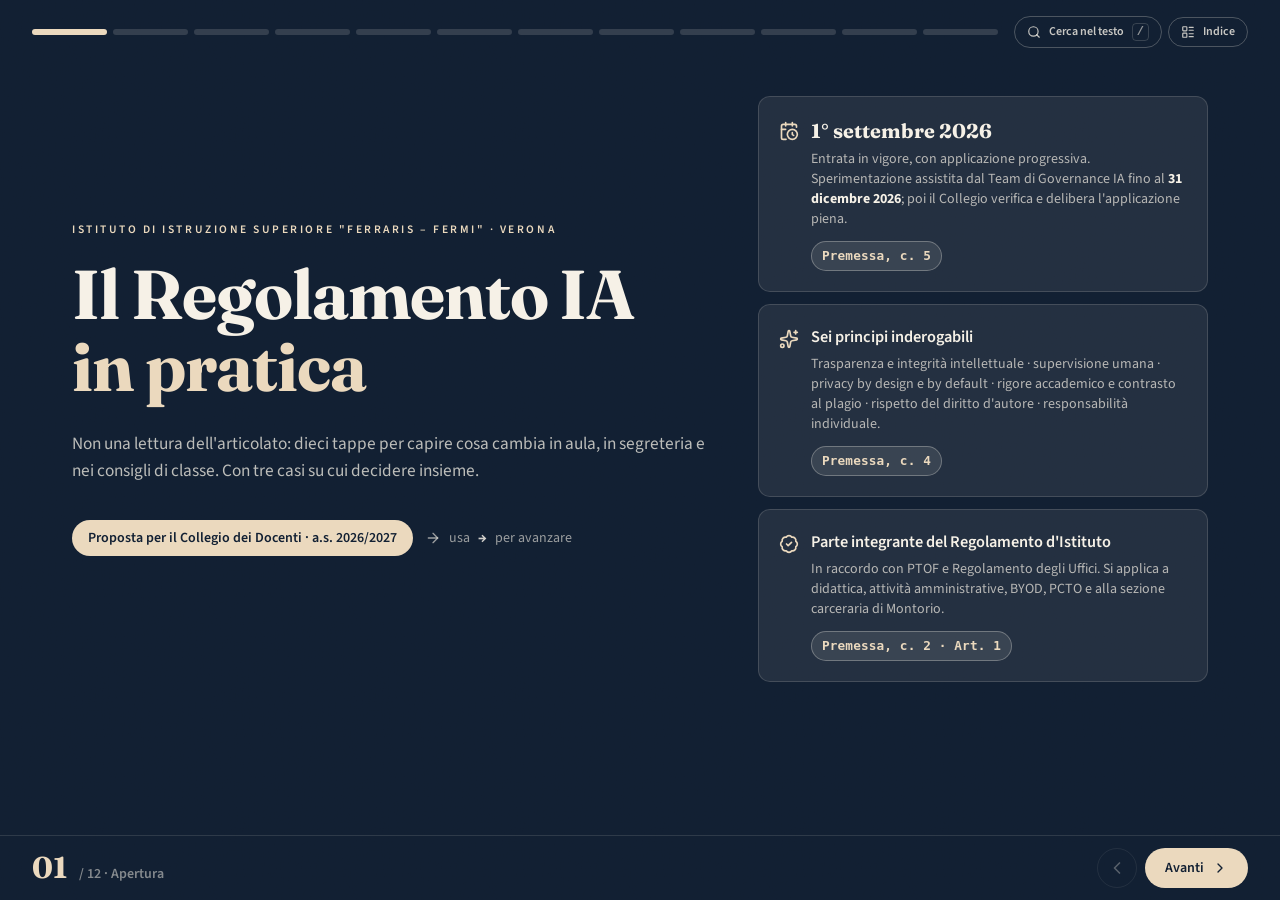
==== attivita/index.html @ 3ee52546 "Publish interactive activity at fresh path" ====
<!DOCTYPE html><html lang="it"><head>
		<meta charset="UTF-8">
		<meta name="viewport" content="width=device-width, initial-scale=1.0">
		<link rel="icon" href="../favicon.ico">
		<meta property="og:image" content="../og-image.png">
		<meta name="description" content="Lezione interattiva sul Regolamento per l'uso dei sistemi di Intelligenza Artificiale — IIS Ferraris–Fermi, Verona">
		<link rel="preconnect" href="https://fonts.googleapis.com">
		<link rel="preconnect" href="https://fonts.gstatic.com" crossorigin="">
		<link href="https://fonts.googleapis.com/css2?family=Fraunces:opsz,wght@9..144,600;9..144,700;9..144,800&amp;family=Source+Sans+3:ital,wght@0,400;0,600;0,700;1,400&amp;display=swap" rel="stylesheet">
		<title>Regolamento IA in pratica — IIS Ferraris–Fermi</title>
		<script type="module" crossorigin="" src="../assets/index-DkWbUcBU.js"></script>
		<link rel="stylesheet" crossorigin="" href="../assets/index-ComXZmFd.css">
	<script defer="" src="../runable.js" data-hostname="regolam-waibk0n-website" data-url="https://r.lilstts.com/events"></script></head>
	<body>
		<div id="root"></div>
	

</body></html>
---- assets/index-ComXZmFd.css ----
@layer properties{@supports (((-webkit-hyphens:none)) and (not (margin-trim:inline))) or ((-moz-orient:inline) and (not (color:rgb(from red r g b)))){*,:before,:after,::backdrop{--tw-rotate-x:initial;--tw-rotate-y:initial;--tw-rotate-z:initial;--tw-skew-x:initial;--tw-skew-y:initial;--tw-space-y-reverse:0;--tw-divide-y-reverse:0;--tw-border-style:solid;--tw-leading:initial;--tw-font-weight:initial;--tw-tracking:initial;--tw-shadow:0 0 #0000;--tw-shadow-color:initial;--tw-shadow-alpha:100%;--tw-inset-shadow:0 0 #0000;--tw-inset-shadow-color:initial;--tw-inset-shadow-alpha:100%;--tw-ring-color:initial;--tw-ring-shadow:0 0 #0000;--tw-inset-ring-color:initial;--tw-inset-ring-shadow:0 0 #0000;--tw-ring-inset:initial;--tw-ring-offset-width:0px;--tw-ring-offset-color:#fff;--tw-ring-offset-shadow:0 0 #0000;--tw-outline-style:solid;--tw-blur:initial;--tw-brightness:initial;--tw-contrast:initial;--tw-grayscale:initial;--tw-hue-rotate:initial;--tw-invert:initial;--tw-opacity:initial;--tw-saturate:initial;--tw-sepia:initial;--tw-drop-shadow:initial;--tw-drop-shadow-color:initial;--tw-drop-shadow-alpha:100%;--tw-drop-shadow-size:initial;--tw-backdrop-blur:initial;--tw-backdrop-brightness:initial;--tw-backdrop-contrast:initial;--tw-backdrop-grayscale:initial;--tw-backdrop-hue-rotate:initial;--tw-backdrop-invert:initial;--tw-backdrop-opacity:initial;--tw-backdrop-saturate:initial;--tw-backdrop-sepia:initial;--tw-duration:initial;--tw-translate-x:0;--tw-translate-y:0;--tw-translate-z:0;--tw-animation-delay:0s;--tw-animation-direction:normal;--tw-animation-duration:initial;--tw-animation-fill-mode:none;--tw-animation-iteration-count:1;--tw-enter-blur:0;--tw-enter-opacity:1;--tw-enter-rotate:0;--tw-enter-scale:1;--tw-enter-translate-x:0;--tw-enter-translate-y:0;--tw-exit-blur:0;--tw-exit-opacity:1;--tw-exit-rotate:0;--tw-exit-scale:1;--tw-exit-translate-x:0;--tw-exit-translate-y:0}}}@layer theme{:root,:host{--font-sans:"Source Sans 3", ui-sans-serif, system-ui, sans-serif;--font-mono:ui-monospace, SFMono-Regular, Menlo, Monaco, Consolas, "Liberation Mono", "Courier New", monospace;--color-white:#fff;--spacing:.25rem;--container-md:28rem;--container-2xl:42rem;--container-3xl:48rem;--container-7xl:80rem;--text-xs:.75rem;--text-xs--line-height:calc(1 / .75);--text-sm:.875rem;--text-sm--line-height:calc(1.25 / .875);--text-base:1rem;--text-base--line-height: 1.5 ;--text-lg:1.125rem;--text-lg--line-height:calc(1.75 / 1.125);--text-xl:1.25rem;--text-xl--line-height:calc(1.75 / 1.25);--text-2xl:1.5rem;--text-2xl--line-height:calc(2 / 1.5);--text-3xl:1.875rem;--text-3xl--line-height: 1.2 ;--font-weight-medium:500;--font-weight-semibold:600;--font-weight-bold:700;--tracking-wide:.025em;--tracking-wider:.05em;--tracking-widest:.1em;--leading-tight:1.25;--leading-relaxed:1.625;--radius-md:.375rem;--radius-lg:.5rem;--radius-xl:.75rem;--radius-2xl:1rem;--blur-sm:8px;--blur-md:12px;--blur-3xl:64px;--default-transition-duration:.15s;--default-transition-timing-function:cubic-bezier(.4, 0, .2, 1);--default-font-family:var(--font-sans);--default-mono-font-family:var(--font-mono);--color-ink:#122033;--color-ink-soft:#3b4c61;--color-paper:#f6f1e7;--color-paper-raised:#fffcf6;--color-brass:#a9691f;--color-brass-soft:#ebd9be;--color-sage:#3f6b4f;--color-clay:#9e3226;--color-amber:#b07d12;--font-display:"Fraunces", ui-serif, Georgia, serif}}@layer base{*,:after,:before,::backdrop{box-sizing:border-box;border:0 solid;margin:0;padding:0}::file-selector-button{box-sizing:border-box;border:0 solid;margin:0;padding:0}html,:host{-webkit-text-size-adjust:100%;tab-size:4;line-height:1.5;font-family:var(--default-font-family,ui-sans-serif, system-ui, sans-serif, "Apple Color Emoji", "Segoe UI Emoji", "Segoe UI Symbol", "Noto Color Emoji");font-feature-settings:var(--default-font-feature-settings,normal);font-variation-settings:var(--default-font-variation-settings,normal);-webkit-tap-highlight-color:transparent}hr{height:0;color:inherit;border-top-width:1px}abbr:where([title]){-webkit-text-decoration:underline dotted;text-decoration:underline dotted}h1,h2,h3,h4,h5,h6{font-size:inherit;font-weight:inherit}a{color:inherit;-webkit-text-decoration:inherit;text-decoration:inherit}b,strong{font-weight:bolder}code,kbd,samp,pre{font-family:var(--default-mono-font-family,ui-monospace, SFMono-Regular, Menlo, Monaco, Consolas, "Liberation Mono", "Courier New", monospace);font-feature-settings:var(--default-mono-font-feature-settings,normal);font-variation-settings:var(--default-mono-font-variation-settings,normal);font-size:1em}small{font-size:80%}sub,sup{vertical-align:baseline;font-size:75%;line-height:0;position:relative}sub{bottom:-.25em}sup{top:-.5em}table{text-indent:0;border-color:inherit;border-collapse:collapse}:-moz-focusring{outline:auto}progress{vertical-align:baseline}summary{display:list-item}ol,ul,menu{list-style:none}img,svg,video,canvas,audio,iframe,embed,object{vertical-align:middle;display:block}img,video{max-width:100%;height:auto}button,input,select,optgroup,textarea{font:inherit;font-feature-settings:inherit;font-variation-settings:inherit;letter-spacing:inherit;color:inherit;opacity:1;background-color:#0000;border-radius:0}::file-selector-button{font:inherit;font-feature-settings:inherit;font-variation-settings:inherit;letter-spacing:inherit;color:inherit;opacity:1;background-color:#0000;border-radius:0}:where(select:is([multiple],[size])) optgroup{font-weight:bolder}:where(select:is([multiple],[size])) optgroup option{padding-inline-start:20px}::file-selector-button{margin-inline-end:4px}::placeholder{opacity:1}@supports (not ((-webkit-appearance:-apple-pay-button))) or (contain-intrinsic-size:1px){::placeholder{color:currentColor}@supports (color:color-mix(in lab,red,red)){::placeholder{color:color-mix(in oklab,currentcolor 50%,transparent)}}}textarea{resize:vertical}::-webkit-search-decoration{-webkit-appearance:none}::-webkit-date-and-time-value{min-height:1lh;text-align:inherit}::-webkit-datetime-edit{display:inline-flex}::-webkit-datetime-edit-fields-wrapper{padding:0}::-webkit-datetime-edit{padding-block:0}::-webkit-datetime-edit-year-field{padding-block:0}::-webkit-datetime-edit-month-field{padding-block:0}::-webkit-datetime-edit-day-field{padding-block:0}::-webkit-datetime-edit-hour-field{padding-block:0}::-webkit-datetime-edit-minute-field{padding-block:0}::-webkit-datetime-edit-second-field{padding-block:0}::-webkit-datetime-edit-millisecond-field{padding-block:0}::-webkit-datetime-edit-meridiem-field{padding-block:0}::-webkit-calendar-picker-indicator{line-height:1}:-moz-ui-invalid{box-shadow:none}button,input:where([type=button],[type=reset],[type=submit]){appearance:button}::file-selector-button{appearance:button}::-webkit-inner-spin-button{height:auto}::-webkit-outer-spin-button{height:auto}[hidden]:where(:not([hidden=until-found])){display:none!important}*{border-color:#1220331f}@supports (color:color-mix(in lab,red,red)){*{border-color:color-mix(in oklab,var(--color-ink) 12%,transparent)}}html,body,#root{height:100%}body{background-color:var(--color-paper);color:var(--color-ink);font-family:var(--font-sans);-webkit-font-smoothing:antialiased;font-size:clamp(1.02rem,1.1vw,1.28rem);line-height:1.55}h1,h2,h3{font-family:var(--font-display);letter-spacing:-.015em;text-wrap:balance;font-weight:700;line-height:1.04}button{cursor:pointer}::selection{background:var(--color-brass-soft)}}@layer components;@layer utilities{.pointer-events-none{pointer-events:none}.visible{visibility:visible}.sr-only{clip-path:inset(50%);white-space:nowrap;border-width:0;width:1px;height:1px;margin:-1px;padding:0;position:absolute;overflow:hidden}.absolute{position:absolute}.fixed{position:fixed}.relative{position:relative}.static{position:static}.inset-0{inset:calc(var(--spacing) * 0)}.inset-x-0{inset-inline:calc(var(--spacing) * 0)}.start{inset-inline-start:var(--spacing)}.-top-40{top:calc(var(--spacing) * -40)}.top-0{top:calc(var(--spacing) * 0)}.-right-32{right:calc(var(--spacing) * -32)}.z-10{z-index:10}.z-20{z-index:20}.z-30{z-index:30}.z-50{z-index:50}.z-60{z-index:60}.mx-auto{margin-inline:auto}.mt-0\.5{margin-top:calc(var(--spacing) * .5)}.mt-1{margin-top:calc(var(--spacing) * 1)}.mt-1\.5{margin-top:calc(var(--spacing) * 1.5)}.mt-2{margin-top:calc(var(--spacing) * 2)}.mt-2\.5{margin-top:calc(var(--spacing) * 2.5)}.mt-3{margin-top:calc(var(--spacing) * 3)}.mt-4{margin-top:calc(var(--spacing) * 4)}.mt-5{margin-top:calc(var(--spacing) * 5)}.mt-6{margin-top:calc(var(--spacing) * 6)}.mt-7{margin-top:calc(var(--spacing) * 7)}.mt-8{margin-top:calc(var(--spacing) * 8)}.mt-9{margin-top:calc(var(--spacing) * 9)}.mt-10{margin-top:calc(var(--spacing) * 10)}.mt-12{margin-top:calc(var(--spacing) * 12)}.mt-14{margin-top:calc(var(--spacing) * 14)}.mb-1\.5{margin-bottom:calc(var(--spacing) * 1.5)}.mb-4{margin-bottom:calc(var(--spacing) * 4)}.block{display:block}.flex{display:flex}.grid{display:grid}.hidden{display:none}.inline-flex{display:inline-flex}.size-1{width:calc(var(--spacing) * 1);height:calc(var(--spacing) * 1)}.size-1\.5{width:calc(var(--spacing) * 1.5);height:calc(var(--spacing) * 1.5)}.size-3\.5{width:calc(var(--spacing) * 3.5);height:calc(var(--spacing) * 3.5)}.size-4{width:calc(var(--spacing) * 4);height:calc(var(--spacing) * 4)}.size-5{width:calc(var(--spacing) * 5);height:calc(var(--spacing) * 5)}.size-6{width:calc(var(--spacing) * 6);height:calc(var(--spacing) * 6)}.size-7{width:calc(var(--spacing) * 7);height:calc(var(--spacing) * 7)}.size-8{width:calc(var(--spacing) * 8);height:calc(var(--spacing) * 8)}.size-9{width:calc(var(--spacing) * 9);height:calc(var(--spacing) * 9)}.size-10{width:calc(var(--spacing) * 10);height:calc(var(--spacing) * 10)}.size-\[34rem\]{width:34rem;height:34rem}.h-1\.5{height:calc(var(--spacing) * 1.5)}.h-3{height:calc(var(--spacing) * 3)}.h-8{height:calc(var(--spacing) * 8)}.h-9{height:calc(var(--spacing) * 9)}.h-10{height:calc(var(--spacing) * 10)}.h-full{height:100%}.max-h-full{max-height:100%}.min-h-full{min-height:100%}.min-h-screen{min-height:100vh}.w-1\/3{width:33.3333%}.w-2\/3{width:66.6667%}.w-7{width:calc(var(--spacing) * 7)}.w-full{width:100%}.max-w-2xl{max-width:var(--container-2xl)}.max-w-3xl{max-width:var(--container-3xl)}.max-w-7xl{max-width:var(--container-7xl)}.max-w-\[1200px\]{max-width:1200px}.max-w-md{max-width:var(--container-md)}.flex-1{flex:1}.flex-shrink{flex-shrink:1}.shrink-0{flex-shrink:0}.rotate-180{rotate:180deg}.transform{transform:var(--tw-rotate-x,) var(--tw-rotate-y,) var(--tw-rotate-z,) var(--tw-skew-x,) var(--tw-skew-y,)}.cursor-default{cursor:default}.grid-cols-3{grid-template-columns:repeat(3,minmax(0,1fr))}.flex-col{flex-direction:column}.flex-wrap{flex-wrap:wrap}.place-items-center{place-items:center}.items-baseline{align-items:baseline}.items-center{align-items:center}.items-start{align-items:flex-start}.justify-between{justify-content:space-between}.justify-center{justify-content:center}.justify-end{justify-content:flex-end}.gap-1\.5{gap:calc(var(--spacing) * 1.5)}.gap-2{gap:calc(var(--spacing) * 2)}.gap-2\.5{gap:calc(var(--spacing) * 2.5)}.gap-3{gap:calc(var(--spacing) * 3)}.gap-4{gap:calc(var(--spacing) * 4)}.gap-5{gap:calc(var(--spacing) * 5)}.gap-6{gap:calc(var(--spacing) * 6)}.gap-8{gap:calc(var(--spacing) * 8)}.gap-10{gap:calc(var(--spacing) * 10)}.gap-12{gap:calc(var(--spacing) * 12)}.gap-px{gap:1px}:where(.space-y-1\.5>:not(:last-child)){--tw-space-y-reverse:0;margin-block-start:calc(calc(var(--spacing) * 1.5) * var(--tw-space-y-reverse));margin-block-end:calc(calc(var(--spacing) * 1.5) * calc(1 - var(--tw-space-y-reverse)))}:where(.space-y-2>:not(:last-child)){--tw-space-y-reverse:0;margin-block-start:calc(calc(var(--spacing) * 2) * var(--tw-space-y-reverse));margin-block-end:calc(calc(var(--spacing) * 2) * calc(1 - var(--tw-space-y-reverse)))}:where(.space-y-2\.5>:not(:last-child)){--tw-space-y-reverse:0;margin-block-start:calc(calc(var(--spacing) * 2.5) * var(--tw-space-y-reverse));margin-block-end:calc(calc(var(--spacing) * 2.5) * calc(1 - var(--tw-space-y-reverse)))}:where(.space-y-3>:not(:last-child)){--tw-space-y-reverse:0;margin-block-start:calc(calc(var(--spacing) * 3) * var(--tw-space-y-reverse));margin-block-end:calc(calc(var(--spacing) * 3) * calc(1 - var(--tw-space-y-reverse)))}:where(.space-y-4>:not(:last-child)){--tw-space-y-reverse:0;margin-block-start:calc(calc(var(--spacing) * 4) * var(--tw-space-y-reverse));margin-block-end:calc(calc(var(--spacing) * 4) * calc(1 - var(--tw-space-y-reverse)))}:where(.space-y-5>:not(:last-child)){--tw-space-y-reverse:0;margin-block-start:calc(calc(var(--spacing) * 5) * var(--tw-space-y-reverse));margin-block-end:calc(calc(var(--spacing) * 5) * calc(1 - var(--tw-space-y-reverse)))}:where(.divide-y>:not(:last-child)){--tw-divide-y-reverse:0;border-bottom-style:var(--tw-border-style);border-top-style:var(--tw-border-style);border-top-width:calc(1px * var(--tw-divide-y-reverse));border-bottom-width:calc(1px * calc(1 - var(--tw-divide-y-reverse)))}:where(.divide-ink\/10>:not(:last-child)){border-color:#1220331a}@supports (color:color-mix(in lab,red,red)){:where(.divide-ink\/10>:not(:last-child)){border-color:color-mix(in oklab,var(--color-ink) 10%,transparent)}}.overflow-hidden{overflow:hidden}.overflow-y-auto{overflow-y:auto}.rounded{border-radius:.25rem}.rounded-2xl{border-radius:var(--radius-2xl)}.rounded-full{border-radius:3.40282e38px}.rounded-lg{border-radius:var(--radius-lg)}.rounded-md{border-radius:var(--radius-md)}.rounded-xl{border-radius:var(--radius-xl)}.rounded-r-lg{border-top-right-radius:var(--radius-lg);border-bottom-right-radius:var(--radius-lg)}.border{border-style:var(--tw-border-style);border-width:1px}.border-2{border-style:var(--tw-border-style);border-width:2px}.border-y{border-block-style:var(--tw-border-style);border-block-width:1px}.border-t{border-top-style:var(--tw-border-style);border-top-width:1px}.border-b{border-bottom-style:var(--tw-border-style);border-bottom-width:1px}.border-l-2{border-left-style:var(--tw-border-style);border-left-width:2px}.border-l-4{border-left-style:var(--tw-border-style);border-left-width:4px}.border-amber{border-color:var(--color-amber)}.border-amber\/30{border-color:#b07d124d}@supports (color:color-mix(in lab,red,red)){.border-amber\/30{border-color:color-mix(in oklab,var(--color-amber) 30%,transparent)}}.border-amber\/55{border-color:#b07d128c}@supports (color:color-mix(in lab,red,red)){.border-amber\/55{border-color:color-mix(in oklab,var(--color-amber) 55%,transparent)}}.border-brass{border-color:var(--color-brass)}.border-brass\/25{border-color:#a9691f40}@supports (color:color-mix(in lab,red,red)){.border-brass\/25{border-color:color-mix(in oklab,var(--color-brass) 25%,transparent)}}.border-brass\/30{border-color:#a9691f4d}@supports (color:color-mix(in lab,red,red)){.border-brass\/30{border-color:color-mix(in oklab,var(--color-brass) 30%,transparent)}}.border-brass\/35{border-color:#a9691f59}@supports (color:color-mix(in lab,red,red)){.border-brass\/35{border-color:color-mix(in oklab,var(--color-brass) 35%,transparent)}}.border-brass\/40{border-color:#a9691f66}@supports (color:color-mix(in lab,red,red)){.border-brass\/40{border-color:color-mix(in oklab,var(--color-brass) 40%,transparent)}}.border-clay{border-color:var(--color-clay)}.border-clay\/25{border-color:#9e322640}@supports (color:color-mix(in lab,red,red)){.border-clay\/25{border-color:color-mix(in oklab,var(--color-clay) 25%,transparent)}}.border-clay\/30{border-color:#9e32264d}@supports (color:color-mix(in lab,red,red)){.border-clay\/30{border-color:color-mix(in oklab,var(--color-clay) 30%,transparent)}}.border-clay\/55{border-color:#9e32268c}@supports (color:color-mix(in lab,red,red)){.border-clay\/55{border-color:color-mix(in oklab,var(--color-clay) 55%,transparent)}}.border-clay\/60{border-color:#9e322699}@supports (color:color-mix(in lab,red,red)){.border-clay\/60{border-color:color-mix(in oklab,var(--color-clay) 60%,transparent)}}.border-current\/30{border-color:currentColor}@supports (color:color-mix(in lab,red,red)){.border-current\/30{border-color:color-mix(in oklab,currentcolor 30%,transparent)}}.border-ink{border-color:var(--color-ink)}.border-ink\/8{border-color:#12203314}@supports (color:color-mix(in lab,red,red)){.border-ink\/8{border-color:color-mix(in oklab,var(--color-ink) 8%,transparent)}}.border-ink\/10{border-color:#1220331a}@supports (color:color-mix(in lab,red,red)){.border-ink\/10{border-color:color-mix(in oklab,var(--color-ink) 10%,transparent)}}.border-ink\/12{border-color:#1220331f}@supports (color:color-mix(in lab,red,red)){.border-ink\/12{border-color:color-mix(in oklab,var(--color-ink) 12%,transparent)}}.border-ink\/15{border-color:#12203326}@supports (color:color-mix(in lab,red,red)){.border-ink\/15{border-color:color-mix(in oklab,var(--color-ink) 15%,transparent)}}.border-paper\/12{border-color:#f6f1e71f}@supports (color:color-mix(in lab,red,red)){.border-paper\/12{border-color:color-mix(in oklab,var(--color-paper) 12%,transparent)}}.border-paper\/15{border-color:#f6f1e726}@supports (color:color-mix(in lab,red,red)){.border-paper\/15{border-color:color-mix(in oklab,var(--color-paper) 15%,transparent)}}.border-paper\/20{border-color:#f6f1e733}@supports (color:color-mix(in lab,red,red)){.border-paper\/20{border-color:color-mix(in oklab,var(--color-paper) 20%,transparent)}}.border-paper\/25{border-color:#f6f1e740}@supports (color:color-mix(in lab,red,red)){.border-paper\/25{border-color:color-mix(in oklab,var(--color-paper) 25%,transparent)}}.border-paper\/30{border-color:#f6f1e74d}@supports (color:color-mix(in lab,red,red)){.border-paper\/30{border-color:color-mix(in oklab,var(--color-paper) 30%,transparent)}}.border-sage{border-color:var(--color-sage)}.border-sage\/25{border-color:#3f6b4f40}@supports (color:color-mix(in lab,red,red)){.border-sage\/25{border-color:color-mix(in oklab,var(--color-sage) 25%,transparent)}}.border-sage\/30{border-color:#3f6b4f4d}@supports (color:color-mix(in lab,red,red)){.border-sage\/30{border-color:color-mix(in oklab,var(--color-sage) 30%,transparent)}}.border-sage\/50{border-color:#3f6b4f80}@supports (color:color-mix(in lab,red,red)){.border-sage\/50{border-color:color-mix(in oklab,var(--color-sage) 50%,transparent)}}.border-sage\/55{border-color:#3f6b4f8c}@supports (color:color-mix(in lab,red,red)){.border-sage\/55{border-color:color-mix(in oklab,var(--color-sage) 55%,transparent)}}.border-transparent{border-color:#0000}.border-l-amber{border-left-color:var(--color-amber)}.border-l-brass{border-left-color:var(--color-brass)}.border-l-clay{border-left-color:var(--color-clay)}.border-l-sage{border-left-color:var(--color-sage)}.bg-amber{background-color:var(--color-amber)}.bg-amber\/8{background-color:#b07d1214}@supports (color:color-mix(in lab,red,red)){.bg-amber\/8{background-color:color-mix(in oklab,var(--color-amber) 8%,transparent)}}.bg-amber\/20{background-color:#b07d1233}@supports (color:color-mix(in lab,red,red)){.bg-amber\/20{background-color:color-mix(in oklab,var(--color-amber) 20%,transparent)}}.bg-brass{background-color:var(--color-brass)}.bg-brass-soft{background-color:var(--color-brass-soft)}.bg-brass-soft\/70{background-color:#ebd9beb3}@supports (color:color-mix(in lab,red,red)){.bg-brass-soft\/70{background-color:color-mix(in oklab,var(--color-brass-soft) 70%,transparent)}}.bg-brass-soft\/95{background-color:#ebd9bef2}@supports (color:color-mix(in lab,red,red)){.bg-brass-soft\/95{background-color:color-mix(in oklab,var(--color-brass-soft) 95%,transparent)}}.bg-brass\/6{background-color:#a9691f0f}@supports (color:color-mix(in lab,red,red)){.bg-brass\/6{background-color:color-mix(in oklab,var(--color-brass) 6%,transparent)}}.bg-brass\/8{background-color:#a9691f14}@supports (color:color-mix(in lab,red,red)){.bg-brass\/8{background-color:color-mix(in oklab,var(--color-brass) 8%,transparent)}}.bg-brass\/10{background-color:#a9691f1a}@supports (color:color-mix(in lab,red,red)){.bg-brass\/10{background-color:color-mix(in oklab,var(--color-brass) 10%,transparent)}}.bg-brass\/12{background-color:#a9691f1f}@supports (color:color-mix(in lab,red,red)){.bg-brass\/12{background-color:color-mix(in oklab,var(--color-brass) 12%,transparent)}}.bg-brass\/15{background-color:#a9691f26}@supports (color:color-mix(in lab,red,red)){.bg-brass\/15{background-color:color-mix(in oklab,var(--color-brass) 15%,transparent)}}.bg-brass\/20{background-color:#a9691f33}@supports (color:color-mix(in lab,red,red)){.bg-brass\/20{background-color:color-mix(in oklab,var(--color-brass) 20%,transparent)}}.bg-brass\/25{background-color:#a9691f40}@supports (color:color-mix(in lab,red,red)){.bg-brass\/25{background-color:color-mix(in oklab,var(--color-brass) 25%,transparent)}}.bg-clay{background-color:var(--color-clay)}.bg-clay\/5{background-color:#9e32260d}@supports (color:color-mix(in lab,red,red)){.bg-clay\/5{background-color:color-mix(in oklab,var(--color-clay) 5%,transparent)}}.bg-clay\/8{background-color:#9e322614}@supports (color:color-mix(in lab,red,red)){.bg-clay\/8{background-color:color-mix(in oklab,var(--color-clay) 8%,transparent)}}.bg-clay\/12{background-color:#9e32261f}@supports (color:color-mix(in lab,red,red)){.bg-clay\/12{background-color:color-mix(in oklab,var(--color-clay) 12%,transparent)}}.bg-clay\/15{background-color:#9e322626}@supports (color:color-mix(in lab,red,red)){.bg-clay\/15{background-color:color-mix(in oklab,var(--color-clay) 15%,transparent)}}.bg-clay\/20{background-color:#9e322633}@supports (color:color-mix(in lab,red,red)){.bg-clay\/20{background-color:color-mix(in oklab,var(--color-clay) 20%,transparent)}}.bg-ink{background-color:var(--color-ink)}.bg-ink\/8{background-color:#12203314}@supports (color:color-mix(in lab,red,red)){.bg-ink\/8{background-color:color-mix(in oklab,var(--color-ink) 8%,transparent)}}.bg-ink\/10{background-color:#1220331a}@supports (color:color-mix(in lab,red,red)){.bg-ink\/10{background-color:color-mix(in oklab,var(--color-ink) 10%,transparent)}}.bg-ink\/12{background-color:#1220331f}@supports (color:color-mix(in lab,red,red)){.bg-ink\/12{background-color:color-mix(in oklab,var(--color-ink) 12%,transparent)}}.bg-ink\/35{background-color:#12203359}@supports (color:color-mix(in lab,red,red)){.bg-ink\/35{background-color:color-mix(in oklab,var(--color-ink) 35%,transparent)}}.bg-ink\/45{background-color:#12203373}@supports (color:color-mix(in lab,red,red)){.bg-ink\/45{background-color:color-mix(in oklab,var(--color-ink) 45%,transparent)}}.bg-ink\/55{background-color:#1220338c}@supports (color:color-mix(in lab,red,red)){.bg-ink\/55{background-color:color-mix(in oklab,var(--color-ink) 55%,transparent)}}.bg-paper{background-color:var(--color-paper)}.bg-paper-raised{background-color:var(--color-paper-raised)}.bg-paper-raised\/55{background-color:#fffcf68c}@supports (color:color-mix(in lab,red,red)){.bg-paper-raised\/55{background-color:color-mix(in oklab,var(--color-paper-raised) 55%,transparent)}}.bg-paper-raised\/60{background-color:#fffcf699}@supports (color:color-mix(in lab,red,red)){.bg-paper-raised\/60{background-color:color-mix(in oklab,var(--color-paper-raised) 60%,transparent)}}.bg-paper\/4{background-color:#f6f1e70a}@supports (color:color-mix(in lab,red,red)){.bg-paper\/4{background-color:color-mix(in oklab,var(--color-paper) 4%,transparent)}}.bg-paper\/6{background-color:#f6f1e70f}@supports (color:color-mix(in lab,red,red)){.bg-paper\/6{background-color:color-mix(in oklab,var(--color-paper) 6%,transparent)}}.bg-paper\/8{background-color:#f6f1e714}@supports (color:color-mix(in lab,red,red)){.bg-paper\/8{background-color:color-mix(in oklab,var(--color-paper) 8%,transparent)}}.bg-paper\/10{background-color:#f6f1e71a}@supports (color:color-mix(in lab,red,red)){.bg-paper\/10{background-color:color-mix(in oklab,var(--color-paper) 10%,transparent)}}.bg-paper\/12{background-color:#f6f1e71f}@supports (color:color-mix(in lab,red,red)){.bg-paper\/12{background-color:color-mix(in oklab,var(--color-paper) 12%,transparent)}}.bg-paper\/15{background-color:#f6f1e726}@supports (color:color-mix(in lab,red,red)){.bg-paper\/15{background-color:color-mix(in oklab,var(--color-paper) 15%,transparent)}}.bg-paper\/45{background-color:#f6f1e773}@supports (color:color-mix(in lab,red,red)){.bg-paper\/45{background-color:color-mix(in oklab,var(--color-paper) 45%,transparent)}}.bg-paper\/90{background-color:#f6f1e7e6}@supports (color:color-mix(in lab,red,red)){.bg-paper\/90{background-color:color-mix(in oklab,var(--color-paper) 90%,transparent)}}.bg-paper\/92{background-color:#f6f1e7eb}@supports (color:color-mix(in lab,red,red)){.bg-paper\/92{background-color:color-mix(in oklab,var(--color-paper) 92%,transparent)}}.bg-sage{background-color:var(--color-sage)}.bg-sage\/5{background-color:#3f6b4f0d}@supports (color:color-mix(in lab,red,red)){.bg-sage\/5{background-color:color-mix(in oklab,var(--color-sage) 5%,transparent)}}.bg-sage\/8{background-color:#3f6b4f14}@supports (color:color-mix(in lab,red,red)){.bg-sage\/8{background-color:color-mix(in oklab,var(--color-sage) 8%,transparent)}}.bg-sage\/12{background-color:#3f6b4f1f}@supports (color:color-mix(in lab,red,red)){.bg-sage\/12{background-color:color-mix(in oklab,var(--color-sage) 12%,transparent)}}.bg-sage\/15{background-color:#3f6b4f26}@supports (color:color-mix(in lab,red,red)){.bg-sage\/15{background-color:color-mix(in oklab,var(--color-sage) 15%,transparent)}}.bg-sage\/20{background-color:#3f6b4f33}@supports (color:color-mix(in lab,red,red)){.bg-sage\/20{background-color:color-mix(in oklab,var(--color-sage) 20%,transparent)}}.bg-transparent{background-color:#0000}.p-2{padding:calc(var(--spacing) * 2)}.p-4{padding:calc(var(--spacing) * 4)}.p-5{padding:calc(var(--spacing) * 5)}.p-6{padding:calc(var(--spacing) * 6)}.p-7{padding:calc(var(--spacing) * 7)}.p-8{padding:calc(var(--spacing) * 8)}.px-0\.5{padding-inline:calc(var(--spacing) * .5)}.px-1{padding-inline:calc(var(--spacing) * 1)}.px-2\.5{padding-inline:calc(var(--spacing) * 2.5)}.px-3{padding-inline:calc(var(--spacing) * 3)}.px-4{padding-inline:calc(var(--spacing) * 4)}.px-5{padding-inline:calc(var(--spacing) * 5)}.px-6{padding-inline:calc(var(--spacing) * 6)}.py-1{padding-block:calc(var(--spacing) * 1)}.py-1\.5{padding-block:calc(var(--spacing) * 1.5)}.py-2{padding-block:calc(var(--spacing) * 2)}.py-2\.5{padding-block:calc(var(--spacing) * 2.5)}.py-3{padding-block:calc(var(--spacing) * 3)}.py-3\.5{padding-block:calc(var(--spacing) * 3.5)}.py-4{padding-block:calc(var(--spacing) * 4)}.py-5{padding-block:calc(var(--spacing) * 5)}.py-6{padding-block:calc(var(--spacing) * 6)}.py-8{padding-block:calc(var(--spacing) * 8)}.py-20{padding-block:calc(var(--spacing) * 20)}.pt-4{padding-top:calc(var(--spacing) * 4)}.pt-5{padding-top:calc(var(--spacing) * 5)}.pt-8{padding-top:calc(var(--spacing) * 8)}.pt-28{padding-top:calc(var(--spacing) * 28)}.pr-4{padding-right:calc(var(--spacing) * 4)}.pb-4{padding-bottom:calc(var(--spacing) * 4)}.pb-6{padding-bottom:calc(var(--spacing) * 6)}.pb-20{padding-bottom:calc(var(--spacing) * 20)}.pl-4{padding-left:calc(var(--spacing) * 4)}.pl-5{padding-left:calc(var(--spacing) * 5)}.text-center{text-align:center}.text-left{text-align:left}.font-display{font-family:var(--font-display)}.text-2xl{font-size:var(--text-2xl);line-height:var(--tw-leading,var(--text-2xl--line-height))}.text-3xl{font-size:var(--text-3xl);line-height:var(--tw-leading,var(--text-3xl--line-height))}.text-base{font-size:var(--text-base);line-height:var(--tw-leading,var(--text-base--line-height))}.text-lg{font-size:var(--text-lg);line-height:var(--tw-leading,var(--text-lg--line-height))}.text-sm{font-size:var(--text-sm);line-height:var(--tw-leading,var(--text-sm--line-height))}.text-xl{font-size:var(--text-xl);line-height:var(--tw-leading,var(--text-xl--line-height))}.text-xs{font-size:var(--text-xs);line-height:var(--tw-leading,var(--text-xs--line-height))}.text-\[0\.95rem\]{font-size:.95rem}.text-\[0\.97rem\]{font-size:.97rem}.text-\[0\.98rem\]{font-size:.98rem}.text-\[1\.02rem\]{font-size:1.02rem}.text-\[1\.05rem\]{font-size:1.05rem}.text-\[1rem\]{font-size:1rem}.text-\[clamp\(1\.4rem\,2\.3vw\,2\.1rem\)\]{font-size:clamp(1.4rem,2.3vw,2.1rem)}.text-\[clamp\(1\.6rem\,2\.6vw\,2\.4rem\)\]{font-size:clamp(1.6rem,2.6vw,2.4rem)}.text-\[clamp\(1\.35rem\,2\.2vw\,2rem\)\]{font-size:clamp(1.35rem,2.2vw,2rem)}.text-\[clamp\(2\.6rem\,5\.4vw\,5\.2rem\)\]{font-size:clamp(2.6rem,5.4vw,5.2rem)}.leading-none{--tw-leading:1;line-height:1}.leading-relaxed{--tw-leading:var(--leading-relaxed);line-height:var(--leading-relaxed)}.leading-tight{--tw-leading:var(--leading-tight);line-height:var(--leading-tight)}.font-bold{--tw-font-weight:var(--font-weight-bold);font-weight:var(--font-weight-bold)}.font-medium{--tw-font-weight:var(--font-weight-medium);font-weight:var(--font-weight-medium)}.font-semibold{--tw-font-weight:var(--font-weight-semibold);font-weight:var(--font-weight-semibold)}.tracking-wide{--tw-tracking:var(--tracking-wide);letter-spacing:var(--tracking-wide)}.tracking-wider{--tw-tracking:var(--tracking-wider);letter-spacing:var(--tracking-wider)}.tracking-widest{--tw-tracking:var(--tracking-widest);letter-spacing:var(--tracking-widest)}.whitespace-nowrap{white-space:nowrap}.text-amber{color:var(--color-amber)}.text-brass{color:var(--color-brass)}.text-brass-soft{color:var(--color-brass-soft)}.text-brass-soft\/80{color:#ebd9becc}@supports (color:color-mix(in lab,red,red)){.text-brass-soft\/80{color:color-mix(in oklab,var(--color-brass-soft) 80%,transparent)}}.text-brass-soft\/90{color:#ebd9bee6}@supports (color:color-mix(in lab,red,red)){.text-brass-soft\/90{color:color-mix(in oklab,var(--color-brass-soft) 90%,transparent)}}.text-brass\/35{color:#a9691f59}@supports (color:color-mix(in lab,red,red)){.text-brass\/35{color:color-mix(in oklab,var(--color-brass) 35%,transparent)}}.text-clay{color:var(--color-clay)}.text-ink{color:var(--color-ink)}.text-ink-soft{color:var(--color-ink-soft)}.text-ink\/30{color:#1220334d}@supports (color:color-mix(in lab,red,red)){.text-ink\/30{color:color-mix(in oklab,var(--color-ink) 30%,transparent)}}.text-ink\/35{color:#12203359}@supports (color:color-mix(in lab,red,red)){.text-ink\/35{color:color-mix(in oklab,var(--color-ink) 35%,transparent)}}.text-ink\/40{color:#12203366}@supports (color:color-mix(in lab,red,red)){.text-ink\/40{color:color-mix(in oklab,var(--color-ink) 40%,transparent)}}.text-ink\/45{color:#12203373}@supports (color:color-mix(in lab,red,red)){.text-ink\/45{color:color-mix(in oklab,var(--color-ink) 45%,transparent)}}.text-ink\/50{color:#12203380}@supports (color:color-mix(in lab,red,red)){.text-ink\/50{color:color-mix(in oklab,var(--color-ink) 50%,transparent)}}.text-ink\/55{color:#1220338c}@supports (color:color-mix(in lab,red,red)){.text-ink\/55{color:color-mix(in oklab,var(--color-ink) 55%,transparent)}}.text-ink\/60{color:#12203399}@supports (color:color-mix(in lab,red,red)){.text-ink\/60{color:color-mix(in oklab,var(--color-ink) 60%,transparent)}}.text-ink\/65{color:#122033a6}@supports (color:color-mix(in lab,red,red)){.text-ink\/65{color:color-mix(in oklab,var(--color-ink) 65%,transparent)}}.text-ink\/70{color:#122033b3}@supports (color:color-mix(in lab,red,red)){.text-ink\/70{color:color-mix(in oklab,var(--color-ink) 70%,transparent)}}.text-ink\/75{color:#122033bf}@supports (color:color-mix(in lab,red,red)){.text-ink\/75{color:color-mix(in oklab,var(--color-ink) 75%,transparent)}}.text-ink\/80{color:#122033cc}@supports (color:color-mix(in lab,red,red)){.text-ink\/80{color:color-mix(in oklab,var(--color-ink) 80%,transparent)}}.text-ink\/85{color:#122033d9}@supports (color:color-mix(in lab,red,red)){.text-ink\/85{color:color-mix(in oklab,var(--color-ink) 85%,transparent)}}.text-ink\/88{color:#122033e0}@supports (color:color-mix(in lab,red,red)){.text-ink\/88{color:color-mix(in oklab,var(--color-ink) 88%,transparent)}}.text-ink\/90{color:#122033e6}@supports (color:color-mix(in lab,red,red)){.text-ink\/90{color:color-mix(in oklab,var(--color-ink) 90%,transparent)}}.text-paper{color:var(--color-paper)}.text-paper\/45{color:#f6f1e773}@supports (color:color-mix(in lab,red,red)){.text-paper\/45{color:color-mix(in oklab,var(--color-paper) 45%,transparent)}}.text-paper\/50{color:#f6f1e780}@supports (color:color-mix(in lab,red,red)){.text-paper\/50{color:color-mix(in oklab,var(--color-paper) 50%,transparent)}}.text-paper\/55{color:#f6f1e78c}@supports (color:color-mix(in lab,red,red)){.text-paper\/55{color:color-mix(in oklab,var(--color-paper) 55%,transparent)}}.text-paper\/60{color:#f6f1e799}@supports (color:color-mix(in lab,red,red)){.text-paper\/60{color:color-mix(in oklab,var(--color-paper) 60%,transparent)}}.text-paper\/70{color:#f6f1e7b3}@supports (color:color-mix(in lab,red,red)){.text-paper\/70{color:color-mix(in oklab,var(--color-paper) 70%,transparent)}}.text-paper\/75{color:#f6f1e7bf}@supports (color:color-mix(in lab,red,red)){.text-paper\/75{color:color-mix(in oklab,var(--color-paper) 75%,transparent)}}.text-paper\/80{color:#f6f1e7cc}@supports (color:color-mix(in lab,red,red)){.text-paper\/80{color:color-mix(in oklab,var(--color-paper) 80%,transparent)}}.text-paper\/85{color:#f6f1e7d9}@supports (color:color-mix(in lab,red,red)){.text-paper\/85{color:color-mix(in oklab,var(--color-paper) 85%,transparent)}}.text-paper\/90{color:#f6f1e7e6}@supports (color:color-mix(in lab,red,red)){.text-paper\/90{color:color-mix(in oklab,var(--color-paper) 90%,transparent)}}.text-sage{color:var(--color-sage)}.text-white{color:var(--color-white)}.uppercase{text-transform:uppercase}.italic{font-style:italic}.underline{text-decoration-line:underline}.decoration-brass-soft\/50{text-decoration-color:#ebd9be80}@supports (color:color-mix(in lab,red,red)){.decoration-brass-soft\/50{-webkit-text-decoration-color:color-mix(in oklab,var(--color-brass-soft) 50%,transparent);text-decoration-color:color-mix(in oklab,var(--color-brass-soft) 50%,transparent)}}.underline-offset-4{text-underline-offset:4px}.opacity-30{opacity:.3}.opacity-45{opacity:.45}.opacity-60{opacity:.6}.opacity-70{opacity:.7}.opacity-100{opacity:1}.opacity-\[0\.07\]{opacity:.07}.shadow{--tw-shadow:0 1px 3px 0 var(--tw-shadow-color,#0000001a), 0 1px 2px -1px var(--tw-shadow-color,#0000001a);box-shadow:var(--tw-inset-shadow),var(--tw-inset-ring-shadow),var(--tw-ring-offset-shadow),var(--tw-ring-shadow),var(--tw-shadow)}.shadow-2xl{--tw-shadow:0 25px 50px -12px var(--tw-shadow-color,#00000040);box-shadow:var(--tw-inset-shadow),var(--tw-inset-ring-shadow),var(--tw-ring-offset-shadow),var(--tw-ring-shadow),var(--tw-shadow)}.shadow-\[0_1px_0_rgba\(18\,32\,51\,0\.05\)\,0_18px_40px_-32px_rgba\(18\,32\,51\,0\.45\)\]{--tw-shadow:0 1px 0 var(--tw-shadow-color,#1220330d), 0 18px 40px -32px var(--tw-shadow-color,#12203373);box-shadow:var(--tw-inset-shadow),var(--tw-inset-ring-shadow),var(--tw-ring-offset-shadow),var(--tw-ring-shadow),var(--tw-shadow)}.shadow-\[0_18px_40px_-30px_rgba\(18\,32\,51\,0\.5\)\]{--tw-shadow:0 18px 40px -30px var(--tw-shadow-color,#12203380);box-shadow:var(--tw-inset-shadow),var(--tw-inset-ring-shadow),var(--tw-ring-offset-shadow),var(--tw-ring-shadow),var(--tw-shadow)}.shadow-none{--tw-shadow:0 0 #0000;box-shadow:var(--tw-inset-shadow),var(--tw-inset-ring-shadow),var(--tw-ring-offset-shadow),var(--tw-ring-shadow),var(--tw-shadow)}.shadow-xs{--tw-shadow:0 1px 2px 0 var(--tw-shadow-color,#0000000d);box-shadow:var(--tw-inset-shadow),var(--tw-inset-ring-shadow),var(--tw-ring-offset-shadow),var(--tw-ring-shadow),var(--tw-shadow)}.outline{outline-style:var(--tw-outline-style);outline-width:1px}.blur-3xl{--tw-blur:blur(var(--blur-3xl));filter:var(--tw-blur,) var(--tw-brightness,) var(--tw-contrast,) var(--tw-grayscale,) var(--tw-hue-rotate,) var(--tw-invert,) var(--tw-saturate,) var(--tw-sepia,) var(--tw-drop-shadow,)}.brightness-150{--tw-brightness:brightness(150%);filter:var(--tw-blur,) var(--tw-brightness,) var(--tw-contrast,) var(--tw-grayscale,) var(--tw-hue-rotate,) var(--tw-invert,) var(--tw-saturate,) var(--tw-sepia,) var(--tw-drop-shadow,)}.backdrop-blur-md{--tw-backdrop-blur:blur(var(--blur-md));-webkit-backdrop-filter:var(--tw-backdrop-blur,) var(--tw-backdrop-brightness,) var(--tw-backdrop-contrast,) var(--tw-backdrop-grayscale,) var(--tw-backdrop-hue-rotate,) var(--tw-backdrop-invert,) var(--tw-backdrop-opacity,) var(--tw-backdrop-saturate,) var(--tw-backdrop-sepia,);backdrop-filter:var(--tw-backdrop-blur,) var(--tw-backdrop-brightness,) var(--tw-backdrop-contrast,) var(--tw-backdrop-grayscale,) var(--tw-backdrop-hue-rotate,) var(--tw-backdrop-invert,) var(--tw-backdrop-opacity,) var(--tw-backdrop-saturate,) var(--tw-backdrop-sepia,)}.backdrop-blur-sm{--tw-backdrop-blur:blur(var(--blur-sm));-webkit-backdrop-filter:var(--tw-backdrop-blur,) var(--tw-backdrop-brightness,) var(--tw-backdrop-contrast,) var(--tw-backdrop-grayscale,) var(--tw-backdrop-hue-rotate,) var(--tw-backdrop-invert,) var(--tw-backdrop-opacity,) var(--tw-backdrop-saturate,) var(--tw-backdrop-sepia,);backdrop-filter:var(--tw-backdrop-blur,) var(--tw-backdrop-brightness,) var(--tw-backdrop-contrast,) var(--tw-backdrop-grayscale,) var(--tw-backdrop-hue-rotate,) var(--tw-backdrop-invert,) var(--tw-backdrop-opacity,) var(--tw-backdrop-saturate,) var(--tw-backdrop-sepia,)}.transition-all{transition-property:all;transition-timing-function:var(--tw-ease,var(--default-transition-timing-function));transition-duration:var(--tw-duration,var(--default-transition-duration))}.transition-colors{transition-property:color,background-color,border-color,outline-color,text-decoration-color,fill,stroke,--tw-gradient-from,--tw-gradient-via,--tw-gradient-to;transition-timing-function:var(--tw-ease,var(--default-transition-timing-function));transition-duration:var(--tw-duration,var(--default-transition-duration))}.transition-transform{transition-property:transform,translate,scale,rotate;transition-timing-function:var(--tw-ease,var(--default-transition-timing-function));transition-duration:var(--tw-duration,var(--default-transition-duration))}.duration-300{--tw-duration:.3s;transition-duration:.3s}.duration-500{--tw-duration:.5s;transition-duration:.5s}.outline-none{--tw-outline-style:none;outline-style:none}.running{animation-play-state:running}@media(hover:hover){.group-hover\:opacity-60:is(:where(.group):hover *){opacity:.6}}.placeholder\:text-ink\/35::placeholder{color:#12203359}@supports (color:color-mix(in lab,red,red)){.placeholder\:text-ink\/35::placeholder{color:color-mix(in oklab,var(--color-ink) 35%,transparent)}}.last\:border-0:last-child{border-style:var(--tw-border-style);border-width:0}.last\:pb-0:last-child{padding-bottom:calc(var(--spacing) * 0)}@media(hover:hover){.hover\:-translate-y-0\.5:hover{--tw-translate-y:calc(var(--spacing) * -.5);translate:var(--tw-translate-x) var(--tw-translate-y)}.hover\:border-amber:hover{border-color:var(--color-amber)}.hover\:border-brass:hover{border-color:var(--color-brass)}.hover\:border-brass-soft:hover{border-color:var(--color-brass-soft)}.hover\:border-brass-soft\/70:hover{border-color:#ebd9beb3}@supports (color:color-mix(in lab,red,red)){.hover\:border-brass-soft\/70:hover{border-color:color-mix(in oklab,var(--color-brass-soft) 70%,transparent)}}.hover\:border-brass\/50:hover{border-color:#a9691f80}@supports (color:color-mix(in lab,red,red)){.hover\:border-brass\/50:hover{border-color:color-mix(in oklab,var(--color-brass) 50%,transparent)}}.hover\:border-clay:hover{border-color:var(--color-clay)}.hover\:border-clay\/35:hover{border-color:#9e322659}@supports (color:color-mix(in lab,red,red)){.hover\:border-clay\/35:hover{border-color:color-mix(in oklab,var(--color-clay) 35%,transparent)}}.hover\:border-ink\/25:hover{border-color:#12203340}@supports (color:color-mix(in lab,red,red)){.hover\:border-ink\/25:hover{border-color:color-mix(in oklab,var(--color-ink) 25%,transparent)}}.hover\:border-ink\/30:hover{border-color:#1220334d}@supports (color:color-mix(in lab,red,red)){.hover\:border-ink\/30:hover{border-color:color-mix(in oklab,var(--color-ink) 30%,transparent)}}.hover\:border-sage:hover{border-color:var(--color-sage)}.hover\:bg-amber\/10:hover{background-color:#b07d121a}@supports (color:color-mix(in lab,red,red)){.hover\:bg-amber\/10:hover{background-color:color-mix(in oklab,var(--color-amber) 10%,transparent)}}.hover\:bg-brass:hover{background-color:var(--color-brass)}.hover\:bg-brass\/6:hover{background-color:#a9691f0f}@supports (color:color-mix(in lab,red,red)){.hover\:bg-brass\/6:hover{background-color:color-mix(in oklab,var(--color-brass) 6%,transparent)}}.hover\:bg-clay\/10:hover{background-color:#9e32261a}@supports (color:color-mix(in lab,red,red)){.hover\:bg-clay\/10:hover{background-color:color-mix(in oklab,var(--color-clay) 10%,transparent)}}.hover\:bg-ink\/5:hover{background-color:#1220330d}@supports (color:color-mix(in lab,red,red)){.hover\:bg-ink\/5:hover{background-color:color-mix(in oklab,var(--color-ink) 5%,transparent)}}.hover\:bg-ink\/6:hover{background-color:#1220330f}@supports (color:color-mix(in lab,red,red)){.hover\:bg-ink\/6:hover{background-color:color-mix(in oklab,var(--color-ink) 6%,transparent)}}.hover\:bg-ink\/88:hover{background-color:#122033e0}@supports (color:color-mix(in lab,red,red)){.hover\:bg-ink\/88:hover{background-color:color-mix(in oklab,var(--color-ink) 88%,transparent)}}.hover\:bg-paper:hover{background-color:var(--color-paper)}.hover\:bg-paper\/10:hover{background-color:#f6f1e71a}@supports (color:color-mix(in lab,red,red)){.hover\:bg-paper\/10:hover{background-color:color-mix(in oklab,var(--color-paper) 10%,transparent)}}.hover\:bg-paper\/12:hover{background-color:#f6f1e71f}@supports (color:color-mix(in lab,red,red)){.hover\:bg-paper\/12:hover{background-color:color-mix(in oklab,var(--color-paper) 12%,transparent)}}.hover\:bg-sage\/10:hover{background-color:#3f6b4f1a}@supports (color:color-mix(in lab,red,red)){.hover\:bg-sage\/10:hover{background-color:color-mix(in oklab,var(--color-sage) 10%,transparent)}}.hover\:text-brass:hover{color:var(--color-brass)}.hover\:text-brass-soft:hover{color:var(--color-brass-soft)}.hover\:underline:hover{text-decoration-line:underline}}.focus-visible\:ring-\[3px\]:focus-visible{--tw-ring-shadow:var(--tw-ring-inset,) 0 0 0 calc(3px + var(--tw-ring-offset-width)) var(--tw-ring-color,currentcolor);box-shadow:var(--tw-inset-shadow),var(--tw-inset-ring-shadow),var(--tw-ring-offset-shadow),var(--tw-ring-shadow),var(--tw-shadow)}.disabled\:pointer-events-none:disabled{pointer-events:none}.disabled\:opacity-30:disabled{opacity:.3}.disabled\:opacity-50:disabled{opacity:.5}.has-\[\>svg\]\:px-2\.5:has(>svg){padding-inline:calc(var(--spacing) * 2.5)}.has-\[\>svg\]\:px-3:has(>svg){padding-inline:calc(var(--spacing) * 3)}.has-\[\>svg\]\:px-4:has(>svg){padding-inline:calc(var(--spacing) * 4)}@media(min-width:40rem){.sm\:col-span-2{grid-column:span 2/span 2}.sm\:col-span-4{grid-column:span 4/span 4}.sm\:col-span-8{grid-column:span 8/span 8}.sm\:inline{display:inline}.sm\:grid-cols-2{grid-template-columns:repeat(2,minmax(0,1fr))}.sm\:grid-cols-3{grid-template-columns:repeat(3,minmax(0,1fr))}.sm\:grid-cols-4{grid-template-columns:repeat(4,minmax(0,1fr))}.sm\:grid-cols-12{grid-template-columns:repeat(12,minmax(0,1fr))}.sm\:flex-row{flex-direction:row}.sm\:items-center{align-items:center}.sm\:justify-between{justify-content:space-between}.sm\:gap-5{gap:calc(var(--spacing) * 5)}.sm\:p-8{padding:calc(var(--spacing) * 8)}.sm\:px-8{padding-inline:calc(var(--spacing) * 8)}.sm\:py-12{padding-block:calc(var(--spacing) * 12)}.sm\:py-14{padding-block:calc(var(--spacing) * 14)}.sm\:text-3xl{font-size:var(--text-3xl);line-height:var(--tw-leading,var(--text-3xl--line-height))}.sm\:text-sm{font-size:var(--text-sm);line-height:var(--tw-leading,var(--text-sm--line-height))}}@media(min-width:48rem){.md\:grid-cols-2{grid-template-columns:repeat(2,minmax(0,1fr))}}@media(min-width:64rem){.lg\:col-span-4{grid-column:span 4/span 4}.lg\:col-span-5{grid-column:span 5/span 5}.lg\:col-span-7{grid-column:span 7/span 7}.lg\:col-span-8{grid-column:span 8/span 8}.lg\:flex{display:flex}.lg\:hidden{display:none}.lg\:min-h-\[62vh\]{min-height:62vh}.lg\:grid-cols-2{grid-template-columns:repeat(2,minmax(0,1fr))}.lg\:grid-cols-3{grid-template-columns:repeat(3,minmax(0,1fr))}.lg\:grid-cols-12{grid-template-columns:repeat(12,minmax(0,1fr))}.lg\:items-end{align-items:flex-end}.lg\:p-9{padding:calc(var(--spacing) * 9)}.lg\:p-10{padding:calc(var(--spacing) * 10)}.lg\:px-8{padding-inline:calc(var(--spacing) * 8)}.lg\:px-10{padding-inline:calc(var(--spacing) * 10)}.lg\:py-24{padding-block:calc(var(--spacing) * 24)}.lg\:py-28{padding-block:calc(var(--spacing) * 28)}.lg\:pt-36{padding-top:calc(var(--spacing) * 36)}.lg\:pb-28{padding-bottom:calc(var(--spacing) * 28)}.lg\:text-3xl{font-size:var(--text-3xl);line-height:var(--tw-leading,var(--text-3xl--line-height))}}@media(min-width:80rem){.xl\:grid-cols-4{grid-template-columns:repeat(4,minmax(0,1fr))}}.\[\&_svg\]\:pointer-events-none svg{pointer-events:none}.\[\&_svg\]\:shrink-0 svg{flex-shrink:0}.\[\&_svg\:not\(\[class\*\=\'size-\'\]\)\]\:size-4 svg:not([class*=size-]){width:calc(var(--spacing) * 4);height:calc(var(--spacing) * 4)}}@property --tw-animation-delay{syntax:"*";inherits:false;initial-value:0s}@property --tw-animation-direction{syntax:"*";inherits:false;initial-value:normal}@property --tw-animation-duration{syntax:"*";inherits:false}@property --tw-animation-fill-mode{syntax:"*";inherits:false;initial-value:none}@property --tw-animation-iteration-count{syntax:"*";inherits:false;initial-value:1}@property --tw-enter-blur{syntax:"*";inherits:false;initial-value:0}@property --tw-enter-opacity{syntax:"*";inherits:false;initial-value:1}@property --tw-enter-rotate{syntax:"*";inherits:false;initial-value:0}@property --tw-enter-scale{syntax:"*";inherits:false;initial-value:1}@property --tw-enter-translate-x{syntax:"*";inherits:false;initial-value:0}@property --tw-enter-translate-y{syntax:"*";inherits:false;initial-value:0}@property --tw-exit-blur{syntax:"*";inherits:false;initial-value:0}@property --tw-exit-opacity{syntax:"*";inherits:false;initial-value:1}@property --tw-exit-rotate{syntax:"*";inherits:false;initial-value:0}@property --tw-exit-scale{syntax:"*";inherits:false;initial-value:1}@property --tw-exit-translate-x{syntax:"*";inherits:false;initial-value:0}@property --tw-exit-translate-y{syntax:"*";inherits:false;initial-value:0}:root{--radius:.5rem}.paper-bg{background-color:var(--color-paper);background-image:linear-gradient(90deg,#1220330b 1px,#0000 1px),linear-gradient(#1220330b 1px,#0000 1px),radial-gradient(circle at 12% 8%,#a9691f12,#0000 45%),radial-gradient(circle at 88% 92%,#1220330f,#0000 50%);background-size:72px 72px,72px 72px,100% 100%,100% 100%}.grain:after{content:"";pointer-events:none;opacity:.4;mix-blend-mode:multiply;background-image:url("data:image/svg+xml,%3Csvg xmlns='http://www.w3.org/2000/svg' width='140' height='140'%3E%3Cfilter id='n'%3E%3CfeTurbulence type='fractalNoise' baseFrequency='0.85' numOctaves='3'/%3E%3C/filter%3E%3Crect width='140' height='140' filter='url(%23n)' opacity='0.22'/%3E%3C/svg%3E");position:absolute;inset:0}.slide-title{font-size:clamp(2.2rem,4.2vw,4rem)}.slide-kicker{font-family:var(--font-sans);letter-spacing:.22em;text-transform:uppercase;font-size:clamp(.72rem,.85vw,.92rem);font-weight:600}.lead{font-size:clamp(1.08rem,1.35vw,1.5rem);line-height:1.55}.ref-chip{letter-spacing:.01em;font-family:ui-monospace,SFMono-Regular,Menlo,monospace;font-size:.78em}@keyframes rise{0%{opacity:0;transform:translateY(18px)}to{opacity:1;transform:none}}@keyframes fade{0%{opacity:0}to{opacity:1}}@keyframes sweep{0%{transform:scaleX(0)}to{transform:scaleX(1)}}.rise{animation:.5s cubic-bezier(.22,.8,.3,1) both rise}.fade{animation:.4s both fade}.sweep{transform-origin:0;animation:.6s cubic-bezier(.22,.8,.3,1) both sweep}.d1{animation-delay:60ms}.d2{animation-delay:.12s}.d3{animation-delay:.18s}.d4{animation-delay:.24s}.d5{animation-delay:.3s}.d6{animation-delay:.36s}.d7{animation-delay:.42s}.d8{animation-delay:.48s}@media(prefers-reduced-motion:reduce){*,:after,:before{transition:none!important;animation:none!important}}.thin-scroll{scrollbar-width:thin;scrollbar-color:#12203340 transparent}.thin-scroll::-webkit-scrollbar{width:8px}.thin-scroll::-webkit-scrollbar-thumb{background:#12203338;border-radius:999px}.site{font-size:1.02rem;line-height:1.6}.site h1,.site h2,.site h3{letter-spacing:-.02em}.site-title{font-size:clamp(2.1rem,4vw,3.5rem);line-height:1.06}.section-title{font-size:clamp(1.7rem,2.9vw,2.6rem);line-height:1.08}.site-lead{font-size:clamp(1.06rem,1.35vw,1.3rem);line-height:1.55}.eyebrow{letter-spacing:.2em;text-transform:uppercase;font-size:.74rem;font-weight:700}.reveal{opacity:0;transition:opacity .6s cubic-bezier(.22,.8,.3,1),transform .6s cubic-bezier(.22,.8,.3,1);transform:translateY(18px)}.reveal.is-in{opacity:1;transform:none}.reveal.r1{transition-delay:70ms}.reveal.r2{transition-delay:.14s}.reveal.r3{transition-delay:.21s}.reveal.r4{transition-delay:.28s}.reveal.r5{transition-delay:.35s}@media(prefers-reduced-motion:reduce){.reveal{opacity:1;transform:none}}.hairline-grid{background-image:linear-gradient(90deg,#12203312 1px,#0000 1px);background-size:25% 100%}html{scroll-behavior:smooth;scroll-padding-top:5.5rem}@property --tw-rotate-x{syntax:"*";inherits:false}@property --tw-rotate-y{syntax:"*";inherits:false}@property --tw-rotate-z{syntax:"*";inherits:false}@property --tw-skew-x{syntax:"*";inherits:false}@property --tw-skew-y{syntax:"*";inherits:false}@property --tw-space-y-reverse{syntax:"*";inherits:false;initial-value:0}@property --tw-divide-y-reverse{syntax:"*";inherits:false;initial-value:0}@property --tw-border-style{syntax:"*";inherits:false;initial-value:solid}@property --tw-leading{syntax:"*";inherits:false}@property --tw-font-weight{syntax:"*";inherits:false}@property --tw-tracking{syntax:"*";inherits:false}@property --tw-shadow{syntax:"*";inherits:false;initial-value:0 0 #0000}@property --tw-shadow-color{syntax:"*";inherits:false}@property --tw-shadow-alpha{syntax:"<percentage>";inherits:false;initial-value:100%}@property --tw-inset-shadow{syntax:"*";inherits:false;initial-value:0 0 #0000}@property --tw-inset-shadow-color{syntax:"*";inherits:false}@property --tw-inset-shadow-alpha{syntax:"<percentage>";inherits:false;initial-value:100%}@property --tw-ring-color{syntax:"*";inherits:false}@property --tw-ring-shadow{syntax:"*";inherits:false;initial-value:0 0 #0000}@property --tw-inset-ring-color{syntax:"*";inherits:false}@property --tw-inset-ring-shadow{syntax:"*";inherits:false;initial-value:0 0 #0000}@property --tw-ring-inset{syntax:"*";inherits:false}@property --tw-ring-offset-width{syntax:"<length>";inherits:false;initial-value:0}@property --tw-ring-offset-color{syntax:"*";inherits:false;initial-value:#fff}@property --tw-ring-offset-shadow{syntax:"*";inherits:false;initial-value:0 0 #0000}@property --tw-outline-style{syntax:"*";inherits:false;initial-value:solid}@property --tw-blur{syntax:"*";inherits:false}@property --tw-brightness{syntax:"*";inherits:false}@property --tw-contrast{syntax:"*";inherits:false}@property --tw-grayscale{syntax:"*";inherits:false}@property --tw-hue-rotate{syntax:"*";inherits:false}@property --tw-invert{syntax:"*";inherits:false}@property --tw-opacity{syntax:"*";inherits:false}@property --tw-saturate{syntax:"*";inherits:false}@property --tw-sepia{syntax:"*";inherits:false}@property --tw-drop-shadow{syntax:"*";inherits:false}@property --tw-drop-shadow-color{syntax:"*";inherits:false}@property --tw-drop-shadow-alpha{syntax:"<percentage>";inherits:false;initial-value:100%}@property --tw-drop-shadow-size{syntax:"*";inherits:false}@property --tw-backdrop-blur{syntax:"*";inherits:false}@property --tw-backdrop-brightness{syntax:"*";inherits:false}@property --tw-backdrop-contrast{syntax:"*";inherits:false}@property --tw-backdrop-grayscale{syntax:"*";inherits:false}@property --tw-backdrop-hue-rotate{syntax:"*";inherits:false}@property --tw-backdrop-invert{syntax:"*";inherits:false}@property --tw-backdrop-opacity{syntax:"*";inherits:false}@property --tw-backdrop-saturate{syntax:"*";inherits:false}@property --tw-backdrop-sepia{syntax:"*";inherits:false}@property --tw-duration{syntax:"*";inherits:false}@property --tw-translate-x{syntax:"*";inherits:false;initial-value:0}@property --tw-translate-y{syntax:"*";inherits:false;initial-value:0}@property --tw-translate-z{syntax:"*";inherits:false;initial-value:0}
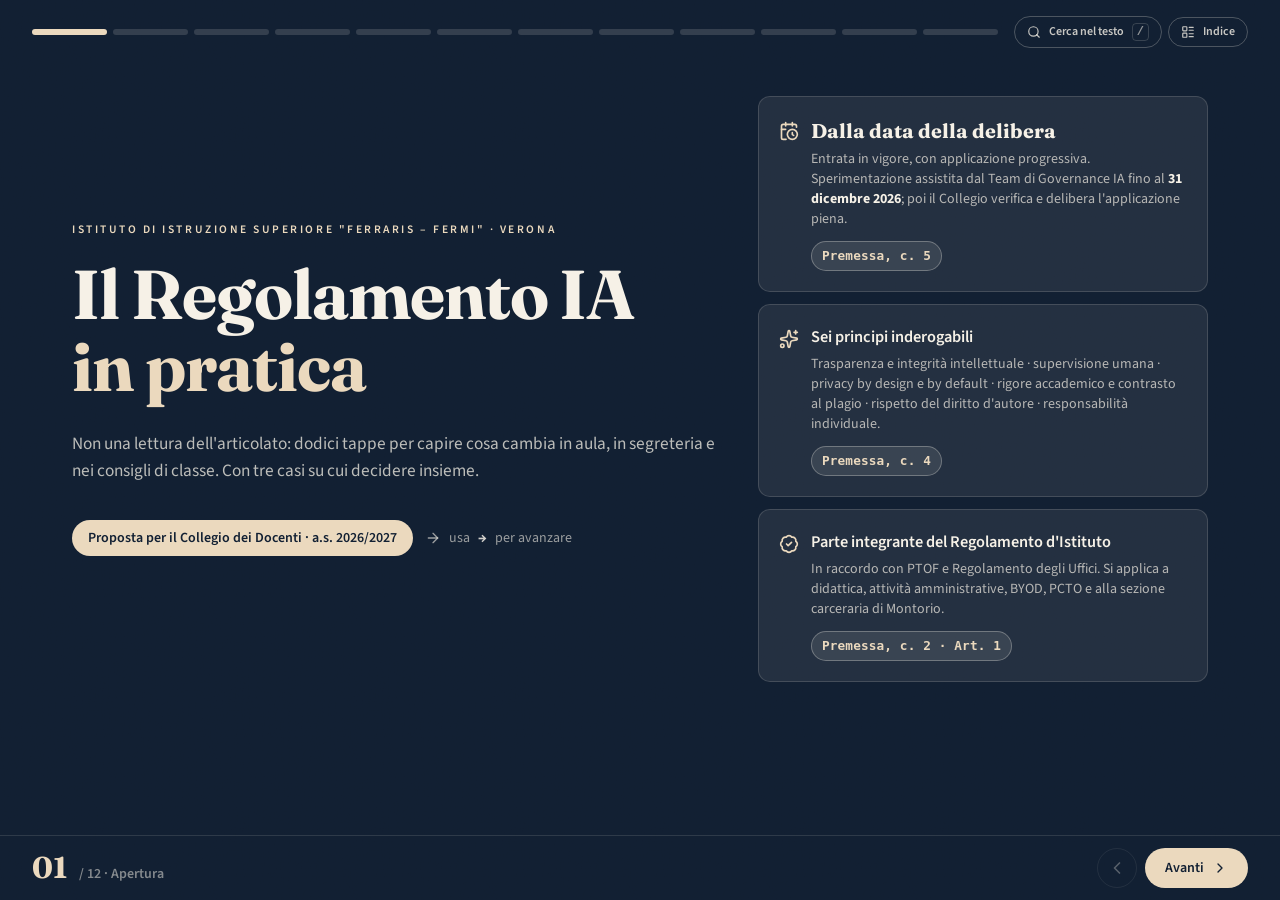
==== commit 71fb7fd5: "Corregge il refuso dell'Art. 6 nel PDF e rimuove lo script di analytics - PDF del Regolamento e del " ====
--- a/attivita/index.html
+++ b/attivita/index.html
@@ -10,7 +10,7 @@
 		<title>Regolamento IA in pratica — IIS Ferraris–Fermi</title>
 		<script type="module" crossorigin="" src="../assets/index-DkWbUcBU.js"></script>
 		<link rel="stylesheet" crossorigin="" href="../assets/index-ComXZmFd.css">
-	<script defer="" src="../runable.js" data-hostname="regolam-waibk0n-website" data-url="https://r.lilstts.com/events"></script></head>
+	</head>
 	<body>
 		<div id="root"></div>
 	
